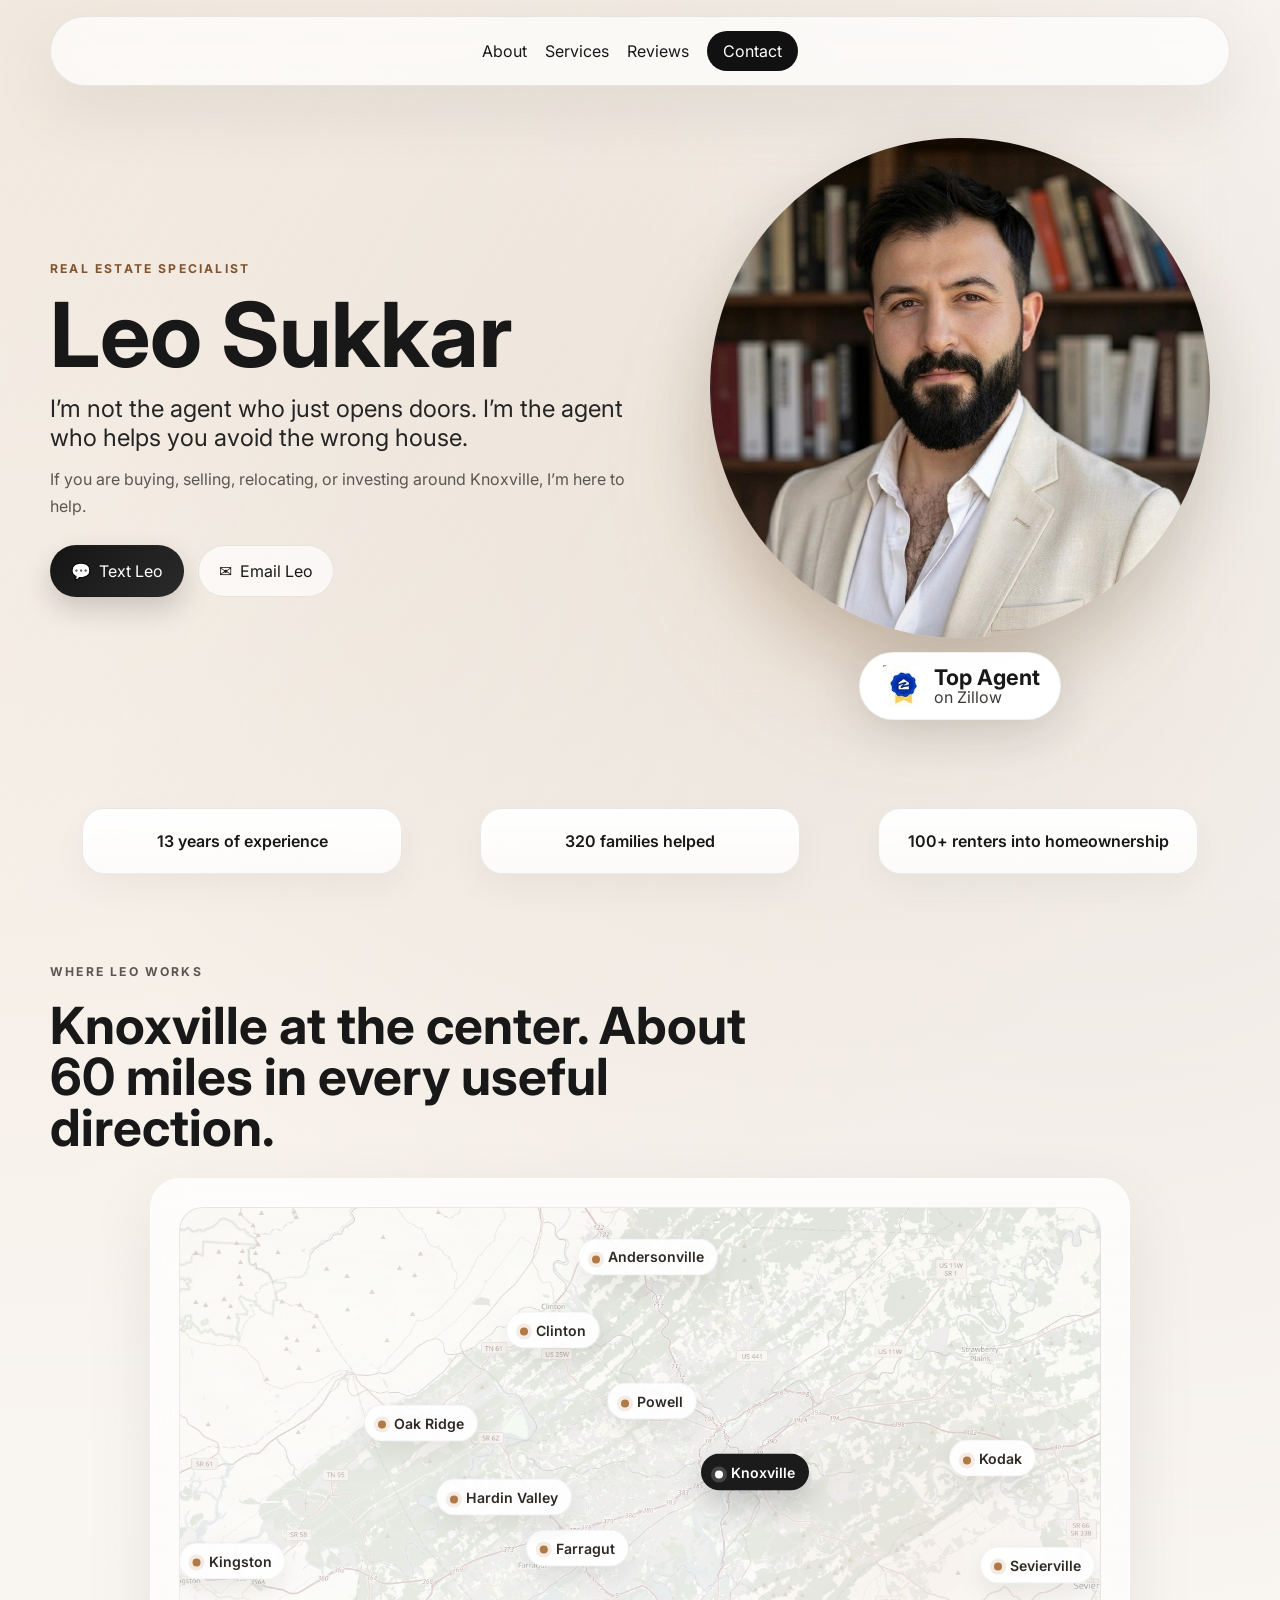
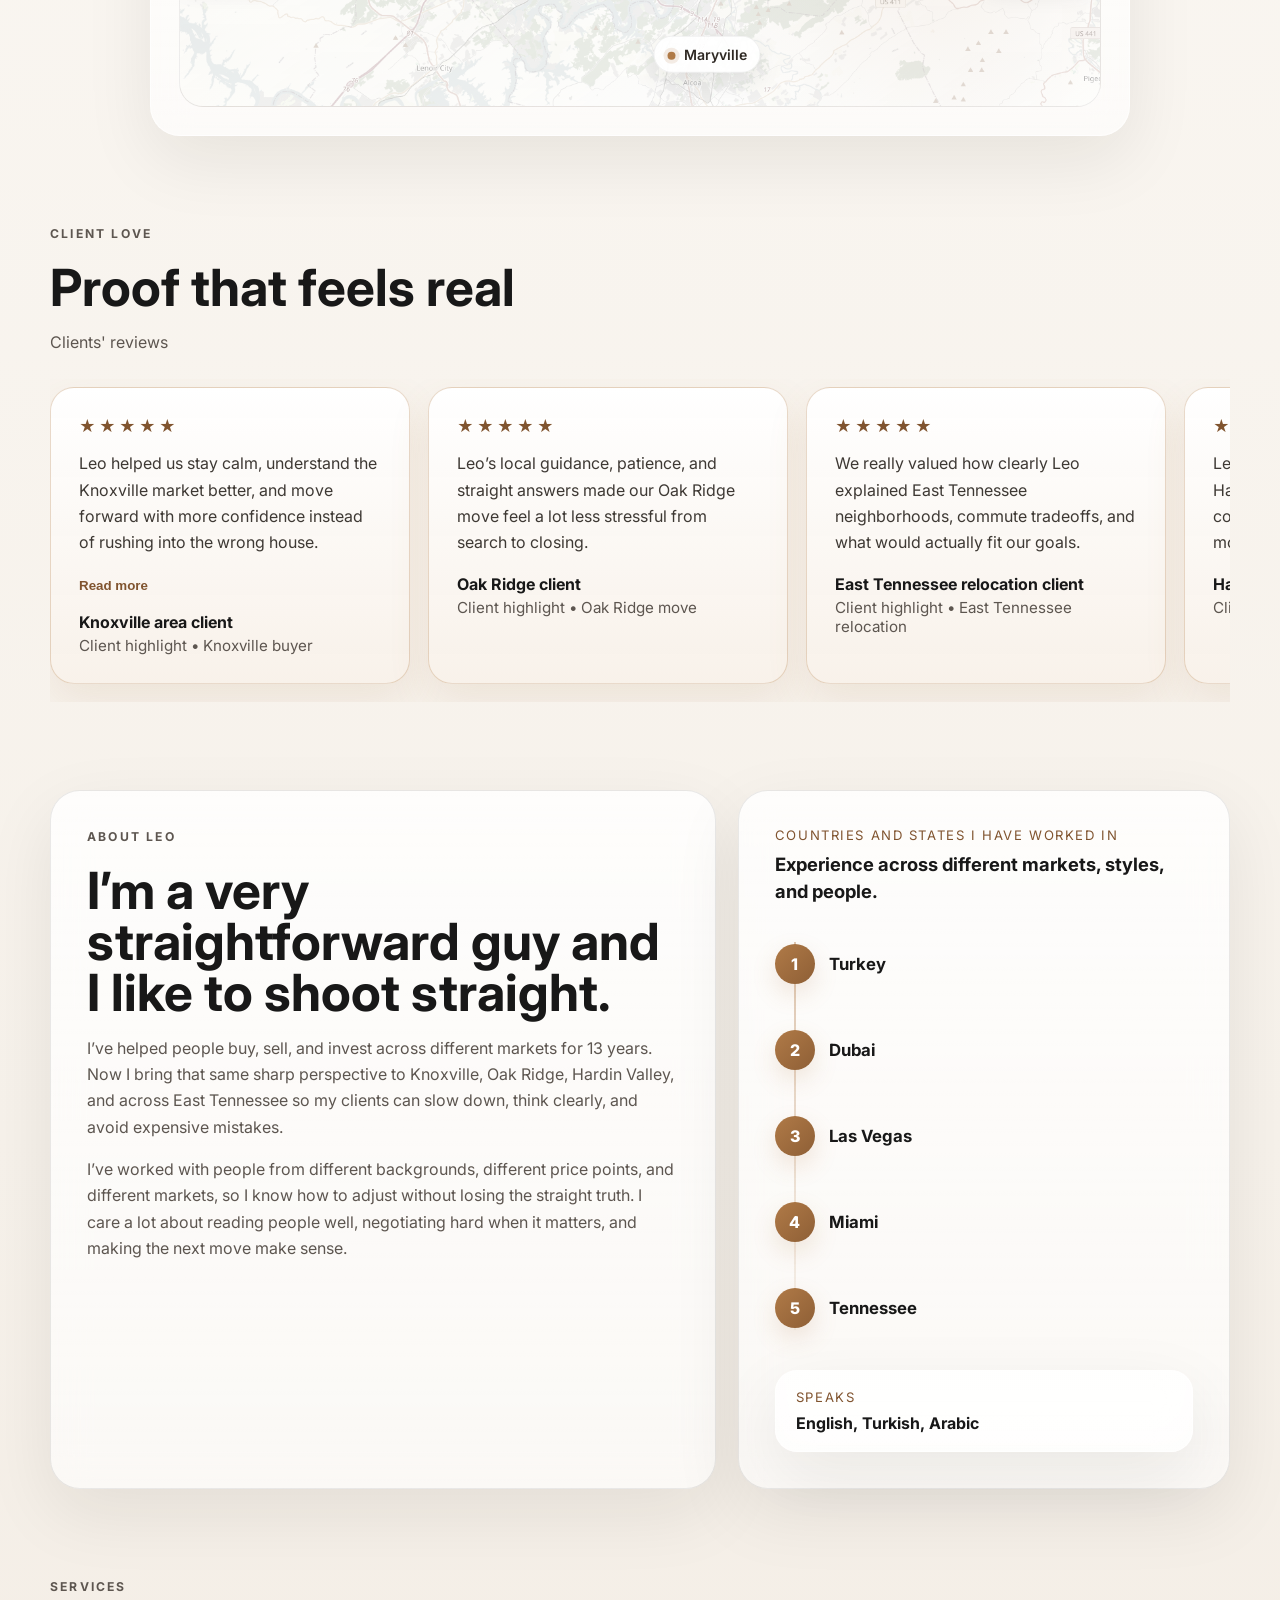
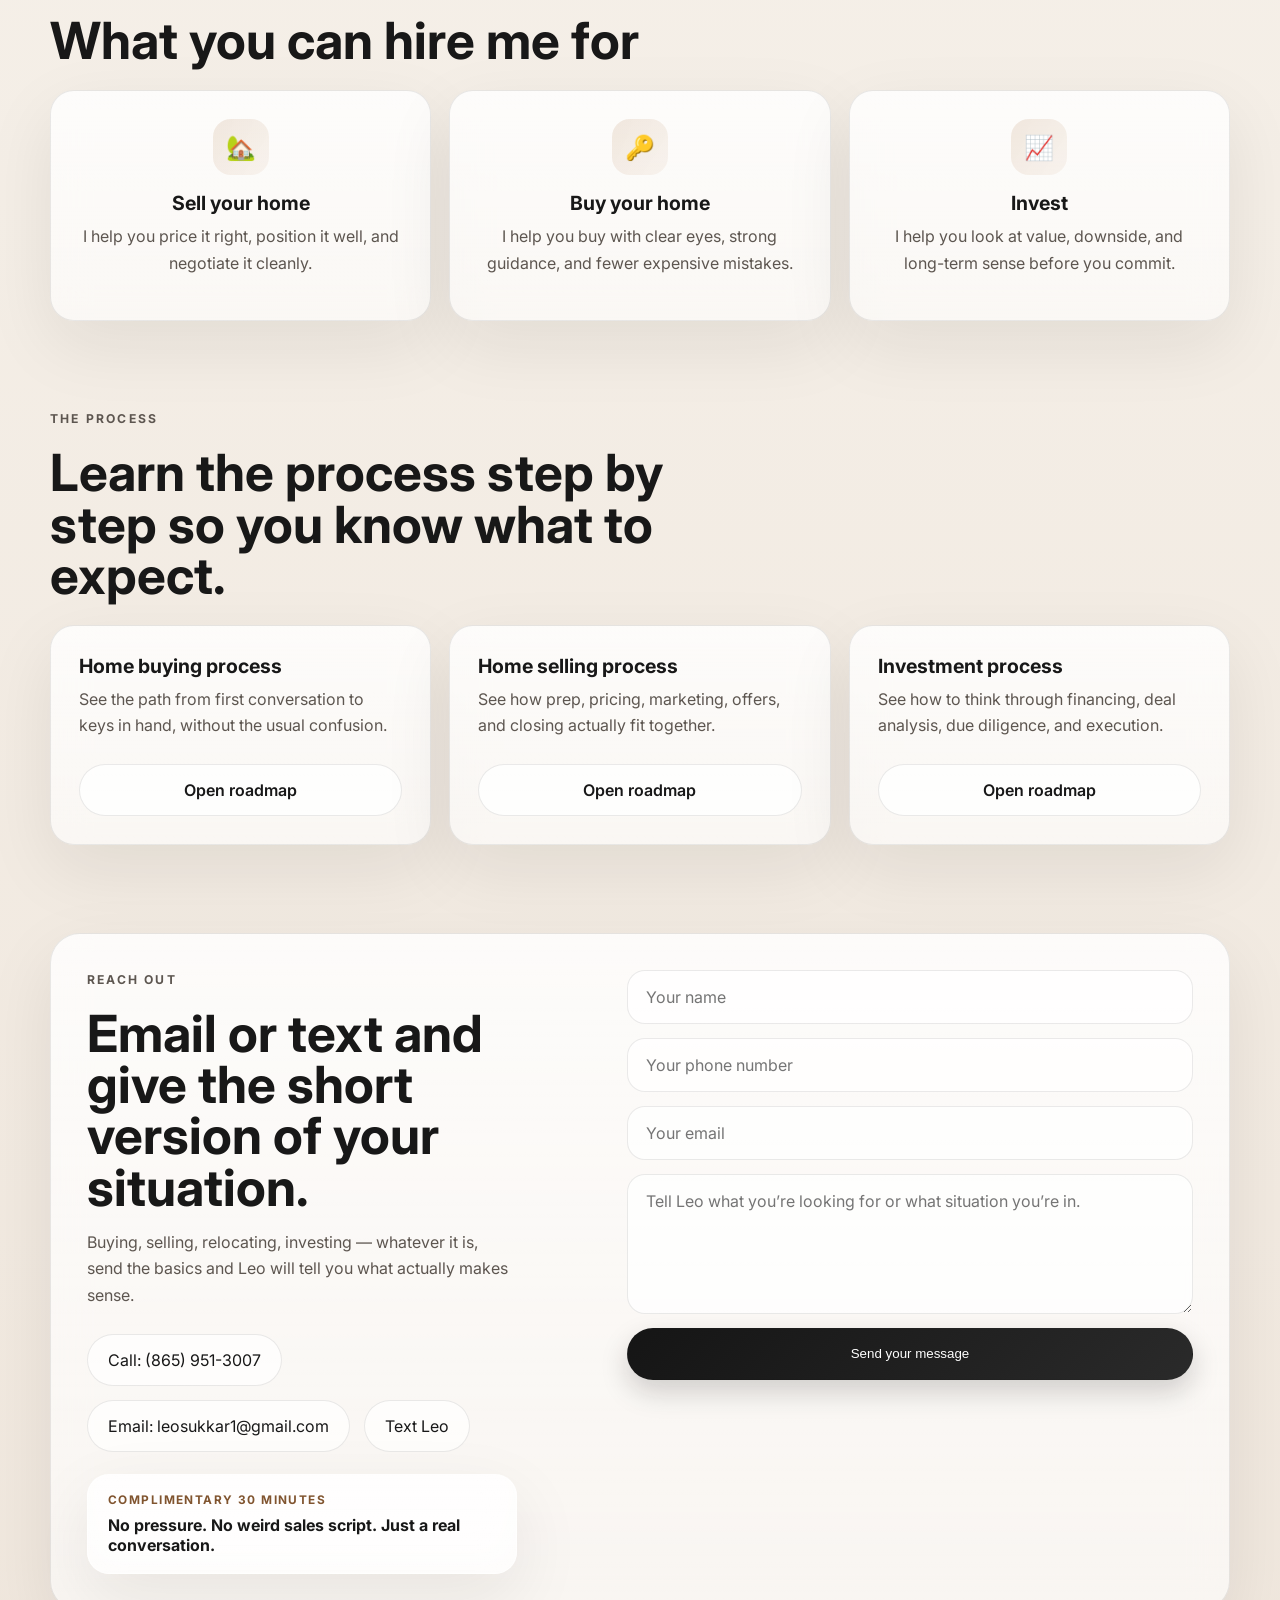
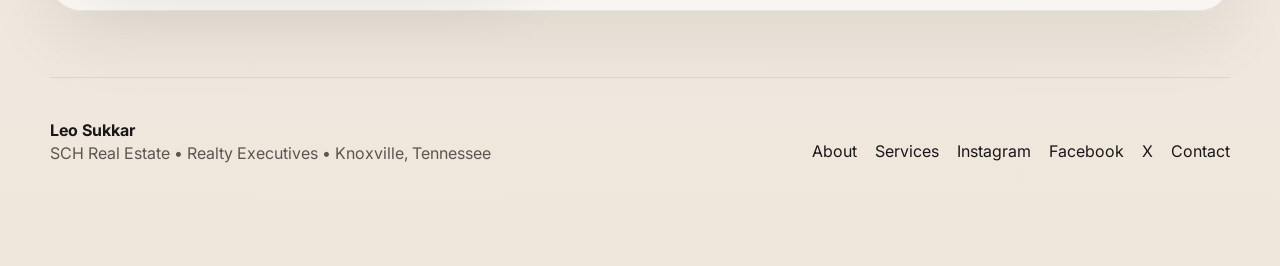
==== index.html @ 6d5146ef "Initial Leo Real Estate site" ====
<!DOCTYPE html>
<html lang="en">
  <head>
    <meta charset="UTF-8" />
    <meta name="viewport" content="width=device-width, initial-scale=1.0" />
    <title>Leo | Knoxville Real Estate</title>
    <meta
      name="description"
      content="Leo Sukkar helps Knoxville buyers, sellers, and relocators avoid bad moves and make smart ones."
    />
    <link rel="preconnect" href="https://fonts.googleapis.com" />
    <link rel="preconnect" href="https://fonts.gstatic.com" crossorigin />
    <link
      href="https://fonts.googleapis.com/css2?family=Inter:wght@400;500;600;700;800&display=swap"
      rel="stylesheet"
    />
    <link rel="stylesheet" href="./styles.css" />
  </head>
  <body>
    <div class="site-shell">
      <header class="topbar">
        <nav>
          <a href="#about">About</a>
          <a href="#services">Services</a>
          <a href="#reviews">Reviews</a>
          <a href="#contact" class="nav-cta">Contact</a>
        </nav>
      </header>

      <main>
        <section class="hero section">
          <div class="hero-copy reveal">
            <p class="eyebrow">Real Estate Specialist</p>
            <h1 id="hero-name"></h1>
            <p class="hero-line" id="hero-tagline"></p>
            <p class="hero-subcopy" id="hero-subcopy"></p>
            <div class="hero-actions">
              <a class="button button-primary" id="primary-cta" href="#contact"><span class="button-icon">💬</span><span id="primary-cta-label"></span></a>
              <a class="button button-secondary" id="secondary-cta" href="#contact"><span class="button-icon">✉️</span><span id="secondary-cta-label"></span></a>
            </div>
          </div>

          <div class="hero-visual reveal">
            <div class="portrait-card avatar-card tilt-card">
              <div class="portrait-glow"></div>
              <div class="avatar-circle-wrap">
                <img class="portrait-image avatar-image" src="./assets/leo-portrait.jpg" alt="Leo Sukkar portrait" />
              </div>
              <div class="zillow-badge" aria-label="Top Agent on Zillow badge">
                <img class="zillow-badge-icon" src="./assets/zillow-badge-icon-clean.png" alt="" />
                <div class="zillow-badge-copy">
                  <strong>Top Agent</strong>
                  <span>on Zillow</span>
                </div>
              </div>
            </div>
          </div>
        </section>

        <section class="trust-strip section reveal" aria-label="Trust points">
          <div class="trust-item" id="trust-1"></div>
          <div class="trust-item" id="trust-2"></div>
          <div class="trust-item" id="trust-3"></div>
        </section>

        <section class="section market-section">
          <div class="section-heading reveal">
            <p class="eyebrow">Where Leo works</p>
            <h2>Knoxville at the center. About 60 miles in every useful direction.</h2>
          </div>
          <div class="market-grid reveal">
            <div class="market-map-card glass-card">
              <div class="map-shell">
                <img class="map-image" src="./assets/knoxville-metro-map.png" alt="Knoxville metropolitan area map" />
                <div class="map-overlay"></div>
                <div class="map-point pin-left" style="left: 38.28%; top: 68.34%;">Farragut</div>
                <div class="map-point pin-right" style="left: 99.43%; top: 71.78%;">Sevierville</div>
                <div class="map-point pin-bottom" style="left: 57.33%; top: 93.9%;">Maryville</div>
                <div class="map-point pin-left" style="left: 0.57%; top: 70.98%;">Kingston</div>
                <div class="map-point" style="left: 26.21%; top: 43.19%;">Oak Ridge</div>
                <div class="map-point" style="left: 35.19%; top: 58.2%;">Hardin Valley</div>
                <div class="map-point map-point-knoxville" style="left: 62.47%; top: 53.18%;">Knoxville</div>
                <div class="map-point" style="left: 51.35%; top: 38.91%;">Powell</div>
                <div class="map-point pin-top" style="left: 50.83%; top: 5.98%;">Andersonville</div>
                <div class="map-point" style="left: 40.54%; top: 24.57%;">Clinton</div>
                <div class="map-point pin-right" style="left: 93.07%; top: 50.36%;">Kodak</div>
              </div>
            </div>
          </div>
        </section>

        <section id="reviews" class="section reviews-section">
          <div class="section-heading reveal">
            <p class="eyebrow">Client love</p>
            <h2>Proof that feels real</h2>
            <p>Clients' reviews</p>
          </div>
          <div class="reviews-scroller reveal" id="reviews-scroller">
            <div class="reviews-track" id="reviews-track"></div>
          </div>
          <div class="review-modal" id="review-modal" aria-hidden="true">
            <div class="review-modal-backdrop" data-close-review="true"></div>
            <div class="review-modal-card glass-card" role="dialog" aria-modal="true" aria-labelledby="review-modal-author">
              <button class="review-modal-close" id="review-modal-close" aria-label="Close full review">×</button>
              <div class="stars">★★★★★</div>
              <p class="review-modal-text" id="review-modal-text"></p>
              <footer>
                <strong id="review-modal-author"></strong>
                <span id="review-modal-meta"></span>
              </footer>
            </div>
          </div>
        </section>

        <section id="about" class="section about-grid">
          <div class="about-card reveal">
            <p class="eyebrow">About Leo</p>
            <h2 id="about-heading"></h2>
            <p id="about-copy-1"></p>
            <p id="about-copy-2"></p>
          </div>
          <div class="stats-card reveal tilt-card">
            <div class="places-header">
              <span class="stat-label">Countries and states I have worked in</span>
              <strong>Experience across different markets, styles, and people.</strong>
            </div>
            <div class="places-road" id="places-road"></div>
            <div class="languages-note glass-card">
              <span class="stat-label">Speaks</span>
              <strong id="languages-note"></strong>
            </div>
          </div>
        </section>

        <section id="services" class="section">
          <div class="section-heading reveal">
            <p class="eyebrow">Services</p>
            <h2>What you can hire me for</h2>
          </div>
          <div class="services-grid" id="services-grid"></div>
        </section>

        <section class="section process-section">
          <div class="section-heading reveal">
            <p class="eyebrow">The process</p>
            <h2>Learn the process step by step so you know what to expect.</h2>
          </div>
          <div class="process-grid" id="process-grid"></div>
        </section>

        <section id="contact" class="section cta-section reveal">
          <div class="cta-panel tilt-card">
            <div class="cta-copy">
              <p class="eyebrow">Reach out</p>
              <h2>Email or text and give the short version of your situation.</h2>
              <p>
                Buying, selling, relocating, investing — whatever it is, send the basics and Leo will tell you what actually makes sense.
              </p>
              <div class="contact-options">
                <a id="contact-phone" class="contact-pill" href="#"></a>
                <a id="contact-email" class="contact-pill" href="#"></a>
                <a id="contact-text" class="contact-pill" href="#"></a>
              </div>
              <div class="complimentary-card glass-card">
                <span class="complimentary-label">Complimentary 30 minutes</span>
                <strong>No pressure. No weird sales script. Just a real conversation.</strong>
              </div>
            </div>
            <form
              class="contact-form"
              action="https://formsubmit.co/leosukkar1@gmail.com"
              method="POST"
            >
              <input type="hidden" name="_subject" value="New website lead for Leo Sukkar" />
              <input type="hidden" name="_captcha" value="false" />
              <input type="hidden" name="_next" value="https://raghebsukar9-maker.github.io/thanks/" />
              <input type="text" name="name" placeholder="Your name" aria-label="Your name" required />
              <input type="tel" name="phone" placeholder="Your phone number" aria-label="Your phone number" required />
              <input type="email" name="email" placeholder="Your email" aria-label="Your email" required />
              <textarea name="message" placeholder="Tell Leo what you’re looking for or what situation you’re in." aria-label="Tell Leo what you’re looking for or what situation you’re in." required></textarea>
              <button type="submit" class="button button-primary">Send your message</button>
            </form>
          </div>
        </section>
      </main>

      <footer class="footer">
        <div>
          <strong id="footer-name"></strong>
          <p id="footer-brokerage"></p>
        </div>
        <div class="footer-links">
          <a href="#about">About</a>
          <a href="#services">Services</a>
          <a id="footer-instagram" href="#" target="_blank" rel="noreferrer">Instagram</a>
          <a id="footer-facebook" href="#" target="_blank" rel="noreferrer">Facebook</a>
          <a id="footer-x" href="#" target="_blank" rel="noreferrer">X</a>
          <a href="#contact">Contact</a>
        </div>
      </footer>
    </div>

    <script src="./content.js"></script>
    <script src="./script.js"></script>
  </body>
</html>
---- styles.css ----
:root {
  --bg: #f6f1ea;
  --panel: rgba(255, 255, 255, 0.74);
  --panel-strong: rgba(255, 255, 255, 0.92);
  --text: #181818;
  --muted: #5d5650;
  --line: rgba(24, 24, 24, 0.09);
  --accent: #b07a47;
  --accent-dark: #80542f;
  --shadow: 0 24px 70px rgba(27, 22, 15, 0.08);
  --radius: 30px;
}

* {
  box-sizing: border-box;
}

html {
  scroll-behavior: smooth;
}

body {
  margin: 0;
  font-family: 'Inter', system-ui, sans-serif;
  color: var(--text);
  background:
    radial-gradient(circle at top left, rgba(176, 122, 71, 0.18), transparent 28%),
    radial-gradient(circle at 85% 12%, rgba(120, 92, 62, 0.11), transparent 22%),
    linear-gradient(180deg, #fdfbf8 0%, var(--bg) 54%, #efe6dc 100%);
}

body::before {
  content: '';
  position: fixed;
  inset: 0;
  pointer-events: none;
  background: linear-gradient(120deg, rgba(255,255,255,0.18), transparent 45%, rgba(255,255,255,0.08));
}

.site-shell {
  width: min(1180px, calc(100% - 32px));
  margin: 0 auto;
  padding-bottom: 72px;
}

.glass-card {
  border: 1px solid rgba(255, 255, 255, 0.55);
  background: linear-gradient(180deg, rgba(255,255,255,0.78), rgba(255,255,255,0.62));
  backdrop-filter: blur(18px);
  box-shadow: var(--shadow);
}

.topbar {
  position: sticky;
  top: 12px;
  z-index: 20;
  margin: 16px 0 24px;
  padding: 14px 18px;
  border: 1px solid var(--line);
  border-radius: 999px;
  background: rgba(255, 255, 255, 0.7);
  backdrop-filter: blur(18px);
  display: flex;
  justify-content: center;
  align-items: center;
  box-shadow: var(--shadow);
}

.topbar nav {
  display: flex;
  gap: 18px;
  align-items: center;
}

.topbar a,
.footer a {
  color: var(--text);
  text-decoration: none;
}

.nav-cta {
  padding: 10px 16px;
  border-radius: 999px;
  background: #111;
  color: #fff !important;
}

.section {
  padding: 44px 0;
}

.hero {
  min-height: auto;
  display: grid;
  grid-template-columns: minmax(0, 1fr) minmax(400px, 540px);
  gap: 38px;
  align-items: center;
  padding-top: 28px;
}

.eyebrow {
  text-transform: uppercase;
  letter-spacing: 0.18em;
  font-size: 0.76rem;
  color: var(--accent-dark);
  font-weight: 700;
  margin-bottom: 18px;
}

h1,
h2,
h3,
p {
  margin-top: 0;
}

h1 {
  font-size: clamp(3.2rem, 7vw, 5.6rem);
  line-height: 0.92;
  margin-bottom: 18px;
}

h2 {
  font-size: clamp(2rem, 4vw, 3.2rem);
  line-height: 1;
  margin-bottom: 16px;
}

.hero-line {
  font-size: clamp(1.15rem, 2vw, 1.5rem);
  max-width: 580px;
  color: #252525;
  margin-bottom: 14px;
}

.hero-copy {
  max-width: 640px;
}

.hero-subcopy,
.section-heading p,
.about-card p,
.service-card p,
.process-card p,
.roadmap-step p,
.process-page-copy p,
.cta-panel p,
.review-card p,
.footer p {
  color: var(--muted);
  line-height: 1.65;
}

.hero-actions,
.contact-options {
  display: flex;
  gap: 14px;
  flex-wrap: wrap;
  margin-top: 26px;
}

.button,
.contact-pill {
  display: inline-flex;
  align-items: center;
  justify-content: center;
  min-height: 52px;
  padding: 0 20px;
  border-radius: 999px;
  text-decoration: none;
  border: 1px solid transparent;
  transition: transform 180ms ease, background 180ms ease, border-color 180ms ease;
}

.button-icon {
  margin-right: 8px;
  font-size: 1rem;
  line-height: 1;
}

.button:hover,
.contact-pill:hover {
  transform: translateY(-2px);
}

.button-primary {
  background: linear-gradient(135deg, #151515, #2a2a2a);
  color: white;
  box-shadow: 0 12px 28px rgba(17, 17, 17, 0.18);
}

.button-secondary,
.contact-pill {
  background: rgba(255,255,255,0.65);
  color: var(--text);
  border-color: var(--line);
}

.hero-visual {
  display: flex;
  justify-content: center;
}

.portrait-card,
.stats-card,
.review-card,
.service-card,
.process-card,
.cta-panel,
.about-card,
.why-card {
  border: 1px solid var(--line);
  background: linear-gradient(180deg, rgba(255,255,255,0.82), rgba(255,255,255,0.6));
  backdrop-filter: blur(18px);
  box-shadow: var(--shadow);
}

.portrait-card {
  position: relative;
  width: 100%;
  max-width: 540px;
  padding: 0;
  border-radius: 0;
  overflow: visible;
  display: flex;
  flex-direction: column;
  align-items: center;
}

.avatar-card {
  background: transparent;
  border: none;
  box-shadow: none;
}

.avatar-circle-wrap {
  position: relative;
  width: min(100%, 500px);
  aspect-ratio: 1 / 1;
  margin: 0 auto;
  border-radius: 50%;
  overflow: hidden;
  box-shadow: 0 26px 70px rgba(27, 22, 15, 0.16);
  z-index: 1;
}

.portrait-glow {
  position: absolute;
  inset: auto auto 8% 8%;
  width: 72%;
  height: 72%;
  background: rgba(176, 122, 71, 0.26);
  filter: blur(60px);
  border-radius: 50%;
  z-index: 0;
}

.portrait-image {
  width: 100%;
  height: 100%;
  object-fit: cover;
  object-position: center 22%;
  display: block;
}

.avatar-image {
  position: relative;
  z-index: 1;
  transform: scale(1.04);
}

.zillow-badge {
  position: relative;
  margin-top: 14px;
  display: inline-flex;
  align-items: center;
  gap: 12px;
  padding: 12px 20px;
  border-radius: 999px;
  background: rgba(255, 255, 255, 0.98);
  border: 1px solid rgba(24, 24, 24, 0.06);
  z-index: 2;
  filter: drop-shadow(0 12px 24px rgba(17, 17, 17, 0.14));
}

.zillow-badge-icon {
  width: 42px;
  height: 42px;
  object-fit: contain;
  display: block;
}

.zillow-badge-copy {
  display: flex;
  flex-direction: column;
  line-height: 1.05;
}

.zillow-badge-copy strong {
  font-size: 1.35rem;
}

.zillow-badge-copy span {
  font-size: 1rem;
  color: #3f3b37;
}

.portrait-placeholder {
  width: 100%;
  height: 100%;
  display: grid;
  place-items: center;
  text-align: center;
  color: #4b433d;
  font-weight: 700;
  font-size: 2rem;
}

.portrait-placeholder small {
  display: block;
  margin-top: 10px;
  font-size: 0.95rem;
  font-weight: 500;
  color: #6e645d;
}

.trust-strip {
  display: grid;
  grid-template-columns: repeat(3, minmax(220px, 1fr));
  gap: 14px;
  justify-content: center;
}

.trust-item {
  padding: 22px 18px;
  border-radius: 22px;
  border: 1px solid var(--line);
  background: linear-gradient(180deg, rgba(255,255,255,0.96), rgba(255,255,255,0.8));
  text-align: center;
  font-weight: 600;
  box-shadow: 0 14px 36px rgba(22, 18, 12, 0.04);
  justify-self: center;
  width: 100%;
  max-width: 320px;
}

.market-grid {
  display: block;
}

.market-map-card {
  border-radius: 30px;
  padding: 28px;
  max-width: 980px;
  margin: 0 auto;
}

.map-shell {
  position: relative;
  min-height: 500px;
  border-radius: 24px;
  overflow: hidden;
  background: linear-gradient(145deg, rgba(128, 84, 47, 0.08), rgba(255,255,255,0.65));
  border: 1px solid rgba(24, 24, 24, 0.07);
}

.map-image,
.map-overlay {
  position: absolute;
  inset: 0;
}

.map-image {
  width: 100%;
  height: 100%;
  object-fit: cover;
  filter: saturate(0.62) contrast(0.9) brightness(1.05);
  opacity: 0.58;
}

.map-overlay {
  background:
    linear-gradient(180deg, rgba(255,255,255,0.12), rgba(255,255,255,0.32)),
    radial-gradient(circle at 18% 20%, rgba(255,255,255,0.2), transparent 30%),
    radial-gradient(circle at 82% 72%, rgba(176, 122, 71, 0.1), transparent 28%);
}

.map-point {
  position: absolute;
  transform: translate(-50%, -50%);
  padding: 9px 13px;
  border-radius: 999px;
  background: rgba(255,255,255,0.92);
  box-shadow: 0 10px 24px rgba(29, 22, 16, 0.08);
  border: 1px solid rgba(24, 24, 24, 0.06);
  font-size: 0.88rem;
  font-weight: 600;
  color: #2f2924;
  z-index: 2;
  white-space: nowrap;
}

.map-point::before {
  content: '';
  display: inline-block;
  width: 8px;
  height: 8px;
  margin-right: 8px;
  border-radius: 50%;
  background: var(--accent);
  vertical-align: middle;
  box-shadow: 0 0 0 4px rgba(176, 122, 71, 0.14);
}

.map-point-knoxville {
  background: #1b1b1b;
  color: #fff;
  box-shadow: 0 12px 28px rgba(17, 17, 17, 0.2);
}

.map-point-knoxville::before {
  background: #fff;
  box-shadow: 0 0 0 4px rgba(255, 255, 255, 0.18);
}

.pin-left {
  transform: translate(-6%, -50%);
}

.pin-right {
  transform: translate(-100%, -50%);
}

.pin-top {
  transform: translate(-50%, 4%);
}

.pin-bottom {
  transform: translate(-50%, -106%);
}

.section-heading {
  max-width: 700px;
  margin-bottom: 24px;
}

.reviews-section {
  overflow: hidden;
}

.reviews-scroller {
  overflow-x: auto;
  padding: 8px 8px 18px;
  cursor: grab;
  scrollbar-width: thin;
  scrollbar-color: rgba(128, 84, 47, 0.35) transparent;
  -webkit-overflow-scrolling: touch;
  scroll-snap-type: x proximity;
  touch-action: pan-x;
}

.reviews-scroller.is-dragging {
  cursor: grabbing;
  user-select: none;
}

.reviews-scroller::-webkit-scrollbar {
  height: 10px;
}

.reviews-scroller::-webkit-scrollbar-track {
  background: transparent;
}

.reviews-scroller::-webkit-scrollbar-thumb {
  background: rgba(128, 84, 47, 0.3);
  border-radius: 999px;
}

.reviews-track {
  display: flex;
  gap: 18px;
  width: max-content;
  padding-right: 8px;
}

.review-card {
  width: min(360px, calc(100vw - 56px));
  padding: 28px;
  border-radius: 24px;
  flex: 0 0 auto;
  scroll-snap-align: start;
}

.review-card-highlight {
  background: linear-gradient(180deg, rgba(255,255,255,0.98), rgba(248,241,233,0.96));
  border: 1px solid rgba(176, 122, 71, 0.28);
  box-shadow: 0 18px 40px rgba(176, 122, 71, 0.12);
}

.review-card p {
  color: #3e3934;
}

.review-quote.is-truncated {
  display: -webkit-box;
  -webkit-line-clamp: 4;
  -webkit-box-orient: vertical;
  overflow: hidden;
}

.review-read-more {
  border: none;
  background: transparent;
  padding: 0;
  margin-top: 6px;
  color: var(--accent-dark);
  font-weight: 700;
  cursor: pointer;
}

.stars {
  letter-spacing: 0.18em;
  color: var(--accent-dark);
  margin-bottom: 14px;
}

.review-card footer {
  display: flex;
  flex-direction: column;
  gap: 4px;
  margin-top: 18px;
}

.review-card span {
  color: var(--muted);
  font-size: 0.95rem;
}

.review-modal {
  position: fixed;
  inset: 0;
  display: none;
  align-items: center;
  justify-content: center;
  padding: 20px;
  z-index: 40;
}

.review-modal.open {
  display: flex;
}

.review-modal-backdrop {
  position: absolute;
  inset: 0;
  background: rgba(16, 14, 12, 0.45);
  backdrop-filter: blur(10px);
}

.review-modal-card {
  position: relative;
  width: min(620px, calc(100vw - 32px));
  padding: 34px;
  border-radius: 28px;
  z-index: 1;
}

.review-modal-close {
  position: absolute;
  top: 16px;
  right: 16px;
  width: 40px;
  height: 40px;
  border: none;
  border-radius: 50%;
  background: rgba(17, 17, 17, 0.08);
  font-size: 1.6rem;
  cursor: pointer;
}

.review-modal-text {
  font-size: 1.08rem;
  line-height: 1.75;
  color: #312c28;
}

body.modal-open {
  overflow: hidden;
}

.about-grid {
  display: grid;
  grid-template-columns: 1.15fr 0.85fr;
  gap: 22px;
}

.about-card,
.stats-card,
.cta-panel {
  padding: 36px;
  border-radius: var(--radius);
}

.stats-card {
  display: grid;
  gap: 18px;
  align-content: center;
}

.stat-label {
  display: block;
  font-size: 0.82rem;
  text-transform: uppercase;
  letter-spacing: 0.12em;
  color: var(--accent-dark);
  margin-bottom: 8px;
}

.places-header strong {
  font-size: 1.15rem;
  line-height: 1.45;
}

.places-road {
  position: relative;
  display: grid;
  gap: 14px;
  margin-top: 6px;
}

.places-road::before {
  content: '';
  position: absolute;
  left: 19px;
  top: 14px;
  bottom: 14px;
  width: 2px;
  background: linear-gradient(180deg, rgba(176, 122, 71, 0.42), rgba(176, 122, 71, 0.08));
}

.place-stop {
  position: relative;
  display: flex;
  align-items: center;
  gap: 14px;
  padding: 16px 18px 16px 0;
}

.place-pin {
  position: relative;
  z-index: 1;
  display: inline-flex;
  align-items: center;
  justify-content: center;
  width: 40px;
  height: 40px;
  border-radius: 50%;
  background: linear-gradient(135deg, #b07a47, #8e5f36);
  color: #fff;
  font-weight: 800;
  box-shadow: 0 10px 24px rgba(176, 122, 71, 0.18);
  flex: none;
}

.place-stop strong {
  font-size: 1.05rem;
}

.languages-note {
  padding: 18px 20px;
  border-radius: 22px;
  margin-top: 8px;
}

.services-grid,
.process-grid {
  display: grid;
  grid-template-columns: repeat(3, 1fr);
  gap: 18px;
}

.service-card,
.process-card {
  padding: 28px;
  border-radius: 24px;
}

.service-card {
  min-height: 188px;
  text-align: center;
}

.service-icon {
  display: inline-flex;
  align-items: center;
  justify-content: center;
  width: 56px;
  height: 56px;
  margin-bottom: 16px;
  border-radius: 18px;
  background: linear-gradient(135deg, rgba(176, 122, 71, 0.16), rgba(176, 122, 71, 0.06));
  font-size: 1.5rem;
}

.service-card h3 {
  font-size: 1.22rem;
}

.service-card h3,
.process-card h3 {
  margin-bottom: 8px;
}

.process-card {
  display: flex;
  flex-direction: column;
  min-height: 220px;
}

.process-card h3 {
  font-size: 1.22rem;
}

.process-link,
.process-tab {
  display: inline-flex;
  align-items: center;
  justify-content: center;
  min-height: 52px;
  padding: 0 20px;
  border-radius: 999px;
  text-decoration: none;
  border: 1px solid var(--line);
  background: rgba(255, 255, 255, 0.78);
  color: var(--text);
  transition: transform 180ms ease, background 180ms ease, border-color 180ms ease, color 180ms ease;
}

.process-link {
  margin-top: auto;
  font-weight: 600;
}

.process-tab-group-page {
  margin: 0 0 18px;
}

.process-link:hover,
.process-tab:hover,
.process-tab.active {
  transform: translateY(-2px);
  background: linear-gradient(135deg, #151515, #2a2a2a);
  color: #fff;
  border-color: transparent;
}

.roadmap-panel {
  padding: 30px;
  border-radius: 28px;
  border: 1px solid var(--line);
  background: linear-gradient(180deg, rgba(255,255,255,0.82), rgba(255,255,255,0.6));
  backdrop-filter: blur(18px);
  box-shadow: var(--shadow);
}

.process-tab-group {
  display: flex;
  flex-wrap: wrap;
  gap: 12px;
  margin-top: 22px;
}

.roadmap-timeline {
  display: grid;
  gap: 18px;
  margin-top: 24px;
}

.roadmap-step {
  position: relative;
  display: grid;
  grid-template-columns: 82px minmax(0, 1fr);
  gap: 18px;
  align-items: start;
  padding: 12px 0;
}

.roadmap-step:last-child .roadmap-rail::after {
  display: none;
}

.roadmap-rail {
  position: relative;
  display: flex;
  justify-content: center;
}

.roadmap-rail::after {
  content: '';
  position: absolute;
  top: 62px;
  bottom: -30px;
  width: 6px;
  border-radius: 999px;
  background: linear-gradient(180deg, rgba(176, 122, 71, 0.22), rgba(176, 122, 71, 0.06));
}

.roadmap-step-copy {
  padding: 22px 24px;
  border-radius: 24px;
  border: 1px solid var(--line);
  background: rgba(255,255,255,0.74);
  box-shadow: 0 16px 38px rgba(27, 22, 15, 0.06);
}

.roadmap-step h3 {
  margin-bottom: 10px;
  font-size: 1.08rem;
}

.roadmap-step-number {
  display: inline-flex;
  align-items: center;
  justify-content: center;
  width: 54px;
  height: 54px;
  border-radius: 999px;
  background: linear-gradient(135deg, #b07a47, #8e5f36);
  color: #fff;
  font-weight: 800;
  box-shadow: 0 14px 30px rgba(176, 122, 71, 0.2);
}

.back-link {
  display: inline-flex;
  align-items: center;
  gap: 8px;
  margin-bottom: 18px;
  color: var(--text);
  text-decoration: none;
  font-weight: 600;
}

.contact-form {
  display: grid;
  gap: 14px;
}

.cta-panel {
  display: grid;
  grid-template-columns: 0.95fr 1.05fr;
  gap: 28px;
  align-items: start;
}

.cta-copy {
  max-width: 430px;
}

.complimentary-card {
  margin-top: 22px;
  padding: 18px 20px;
  border-radius: 22px;
}

.complimentary-label {
  display: block;
  margin-bottom: 8px;
  text-transform: uppercase;
  letter-spacing: 0.12em;
  font-size: 0.74rem;
  font-weight: 700;
  color: var(--accent-dark);
}

.contact-form input,
.contact-form textarea {
  width: 100%;
  border: 1px solid var(--line);
  border-radius: 18px;
  background: rgba(255,255,255,0.72);
  padding: 16px 18px;
  font: inherit;
  color: var(--text);
}

.contact-form textarea {
  min-height: 140px;
  resize: vertical;
}

.footer {
  padding: 42px 0 12px;
  display: flex;
  justify-content: space-between;
  gap: 18px;
  align-items: center;
  border-top: 1px solid rgba(24, 24, 24, 0.08);
  margin-top: 22px;
}

.footer-links {
  display: flex;
  gap: 18px;
  flex-wrap: wrap;
}

.reveal {
  opacity: 1;
  transform: translateY(0);
}

.tilt-card {
  transition: transform 220ms ease, box-shadow 220ms ease;
  transform-style: preserve-3d;
}

@keyframes drift {
  from {
    transform: translateX(0);
  }
  to {
    transform: translateX(-50%);
  }
}

@media (max-width: 980px) {
  .hero,
  .about-grid,
  .services-grid,
  .process-grid,
  .trust-strip {
    grid-template-columns: 1fr;
  }

  .market-grid {
    grid-template-columns: 1fr;
  }

  .cta-panel {
    grid-template-columns: 1fr;
  }

  .topbar {
    position: static;
    border-radius: 24px;
    padding: 14px 16px;
    flex-direction: column;
    gap: 10px;
  }

  .topbar nav {
    flex-wrap: wrap;
    justify-content: center;
  }

  .hero {
    padding-top: 8px;
  }

  .hero-copy {
    max-width: none;
  }

  .hero-visual {
    order: -1;
  }

  .portrait-card {
    margin: 0 auto;
  }

  .hero {
    grid-template-columns: 1fr;
  }

  .map-shell {
    min-height: 360px;
  }
}

@media (max-width: 640px) {
  .site-shell {
    width: min(100% - 20px, 1180px);
  }

  .section {
    padding: 30px 0;
  }

  h1 {
    font-size: 2.7rem;
    line-height: 1.02;
    margin-bottom: 12px;
  }

  .hero-line {
    font-size: 1.08rem;
  }

  .hero-subcopy {
    font-size: 0.98rem;
  }

  .topbar nav {
    gap: 12px;
    font-size: 0.95rem;
  }

  .about-card,
  .stats-card,
  .cta-panel,
  .service-card,
  .process-card,
  .roadmap-panel,
  .roadmap-step-copy,
  .review-card {
    padding: 22px;
  }

  .roadmap-step {
    grid-template-columns: 64px minmax(0, 1fr);
    gap: 14px;
  }

  .roadmap-rail::after {
    top: 60px;
    bottom: -26px;
  }

  .hero-note {
    padding: 16px;
  }

  .map-point,
  .map-arrow {
    font-size: 0.82rem;
    padding: 8px 12px;
  }

  .point-top { top: 15%; left: 41%; }
  .point-right { top: 44%; right: 5%; }
  .point-bottom { bottom: 12%; left: 39%; }
  .point-left { top: 50%; left: 4%; }

  .proof-pill,
  .contact-pill,
  .button,
  .process-link,
  .process-tab {
    width: 100%;
  }

  .hero-actions {
    gap: 10px;
  }

  .portrait-card {
    max-width: 360px;
  }

  .avatar-circle-wrap {
    width: min(100%, 330px);
  }

  .zillow-badge {
    margin-top: 10px;
    padding: 10px 16px;
    gap: 10px;
  }

  .zillow-badge-icon {
    width: 36px;
    height: 36px;
  }

  .zillow-badge-copy strong {
    font-size: 1.12rem;
  }

  .zillow-badge-copy span {
    font-size: 0.9rem;
  }

  .footer {
    flex-direction: column;
    align-items: flex-start;
  }
}
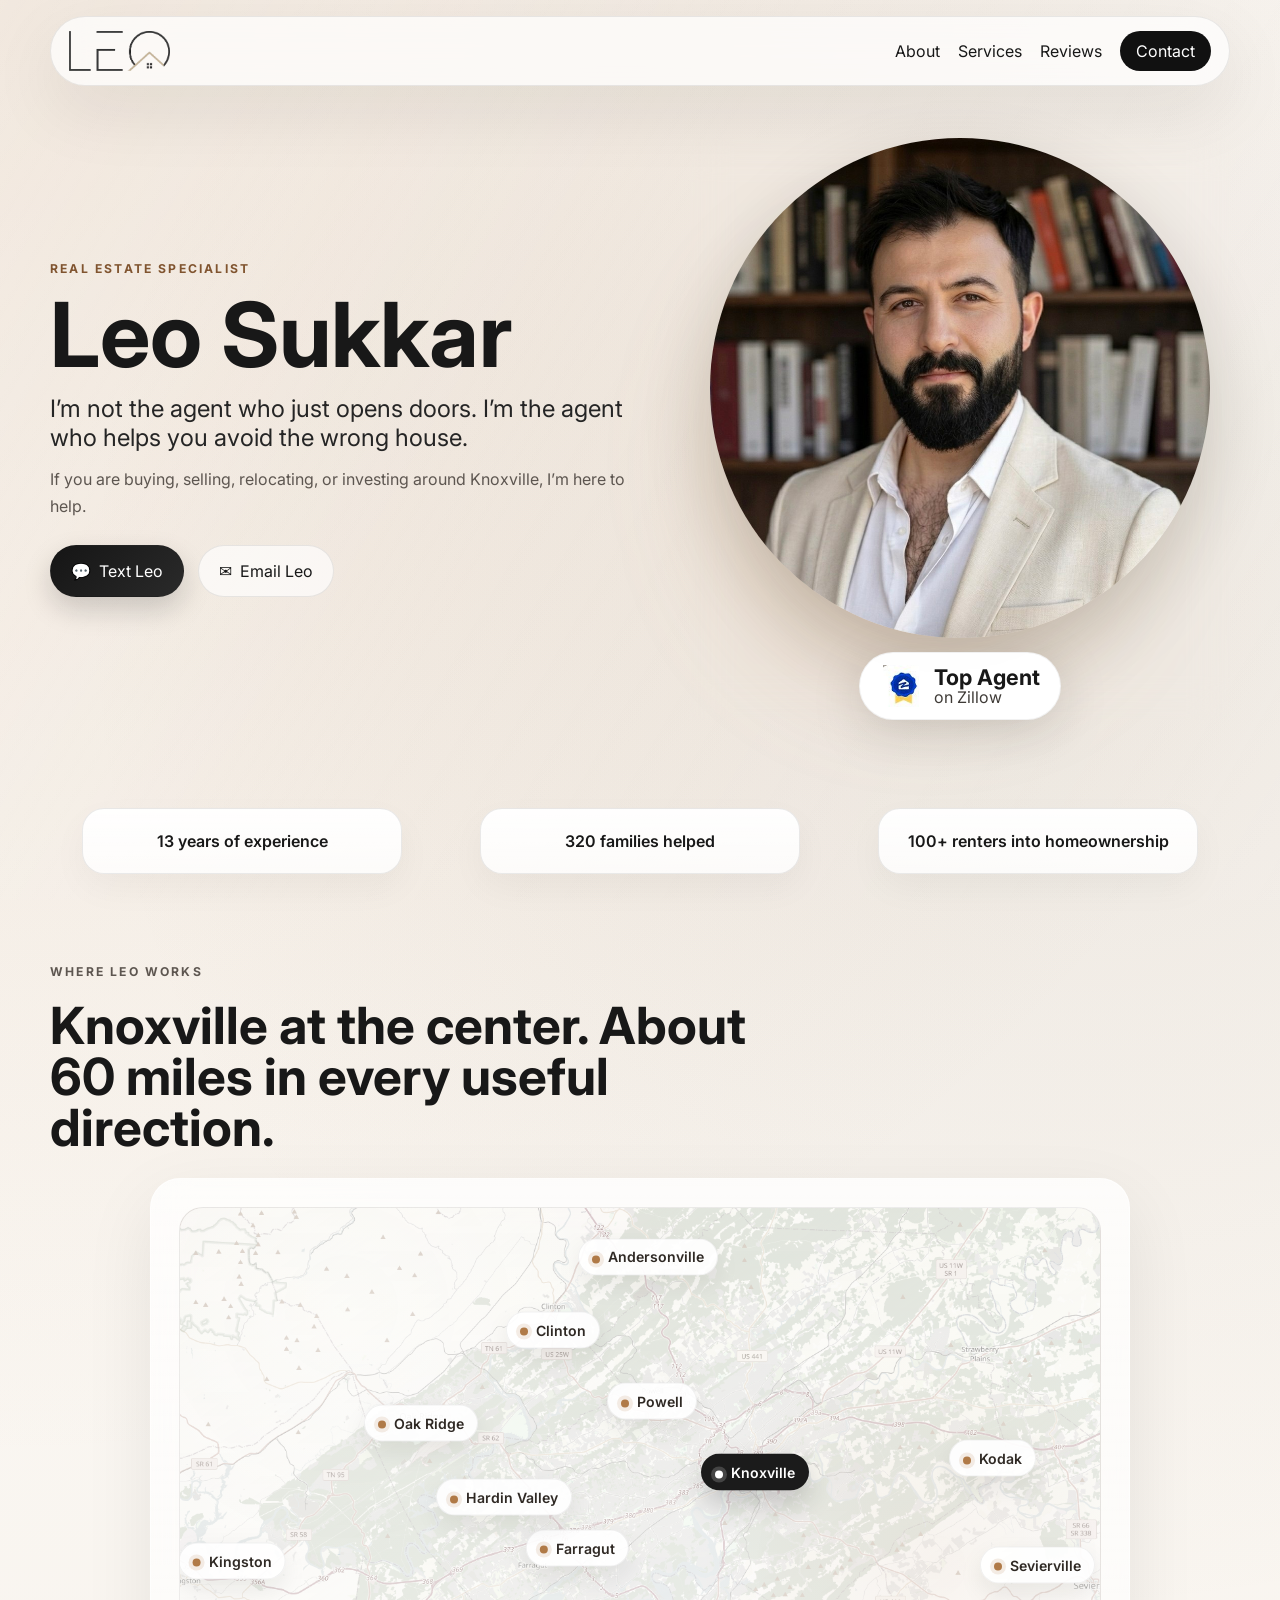
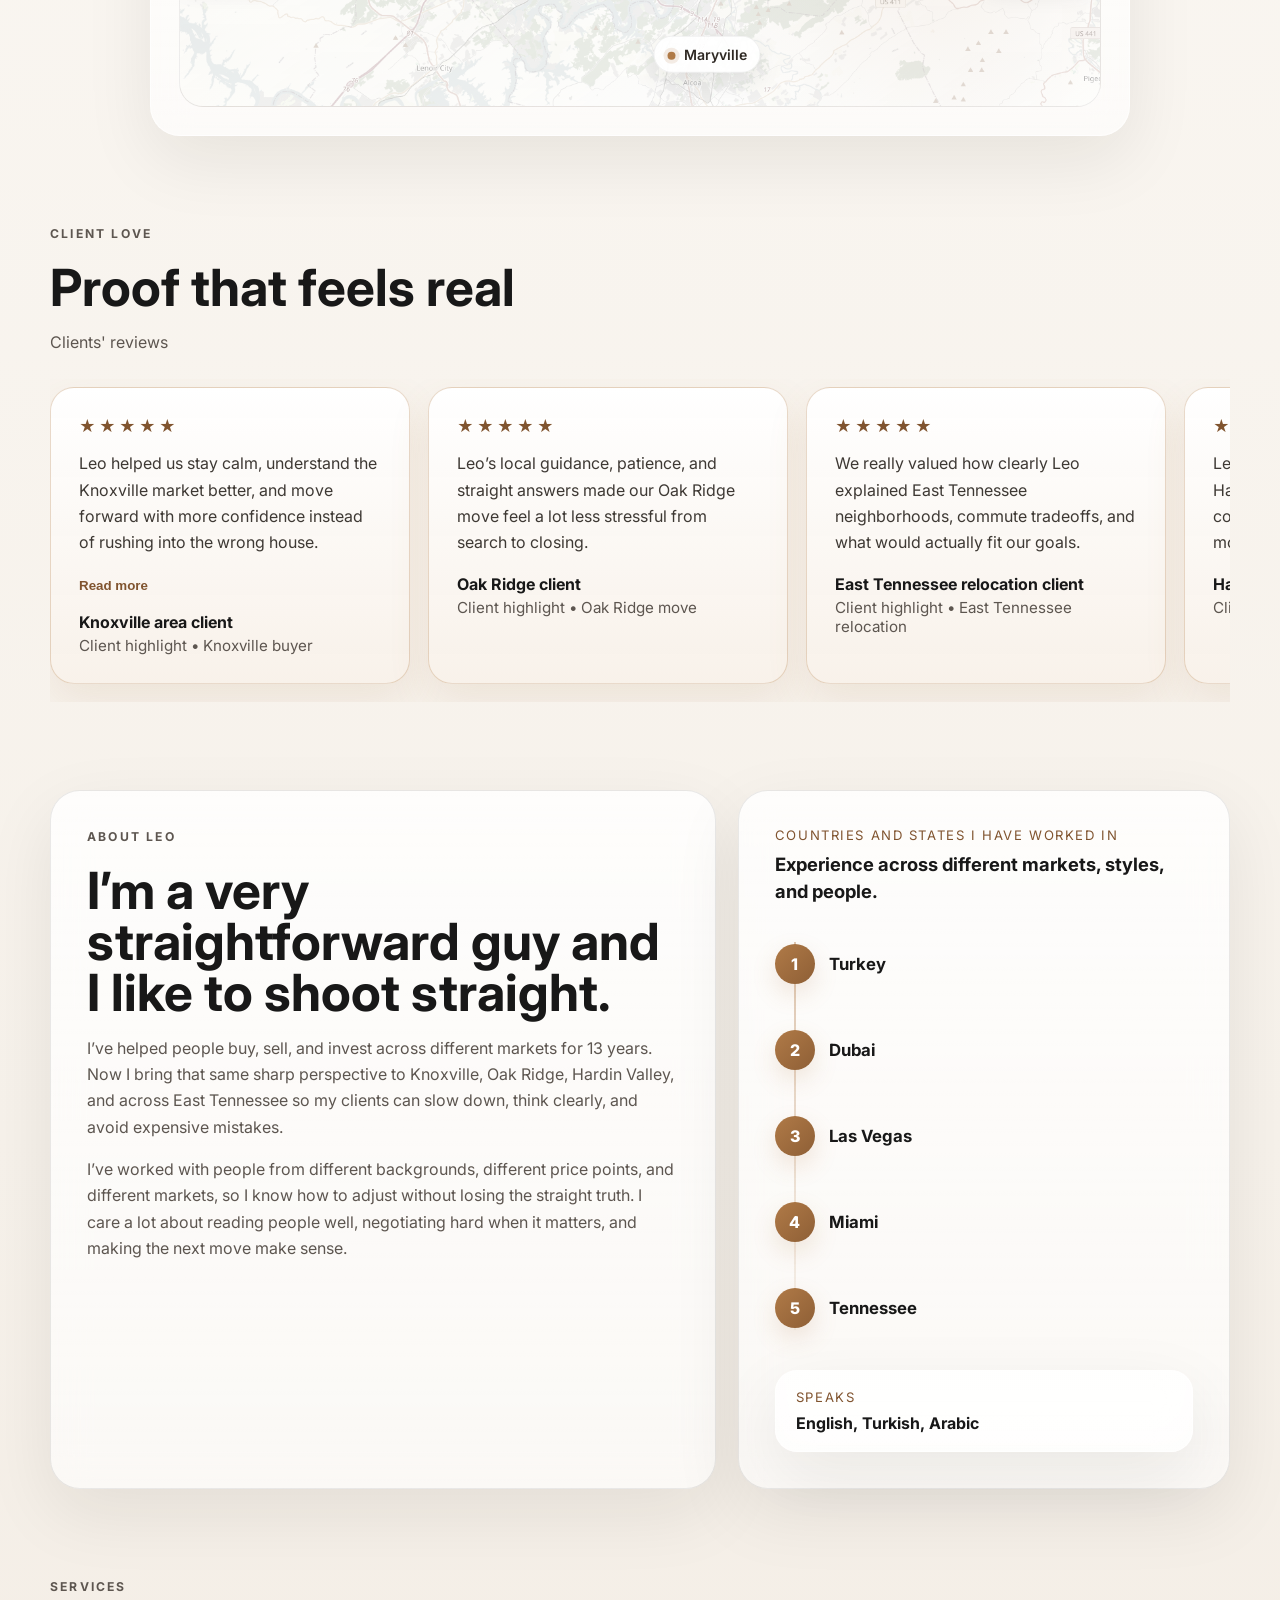
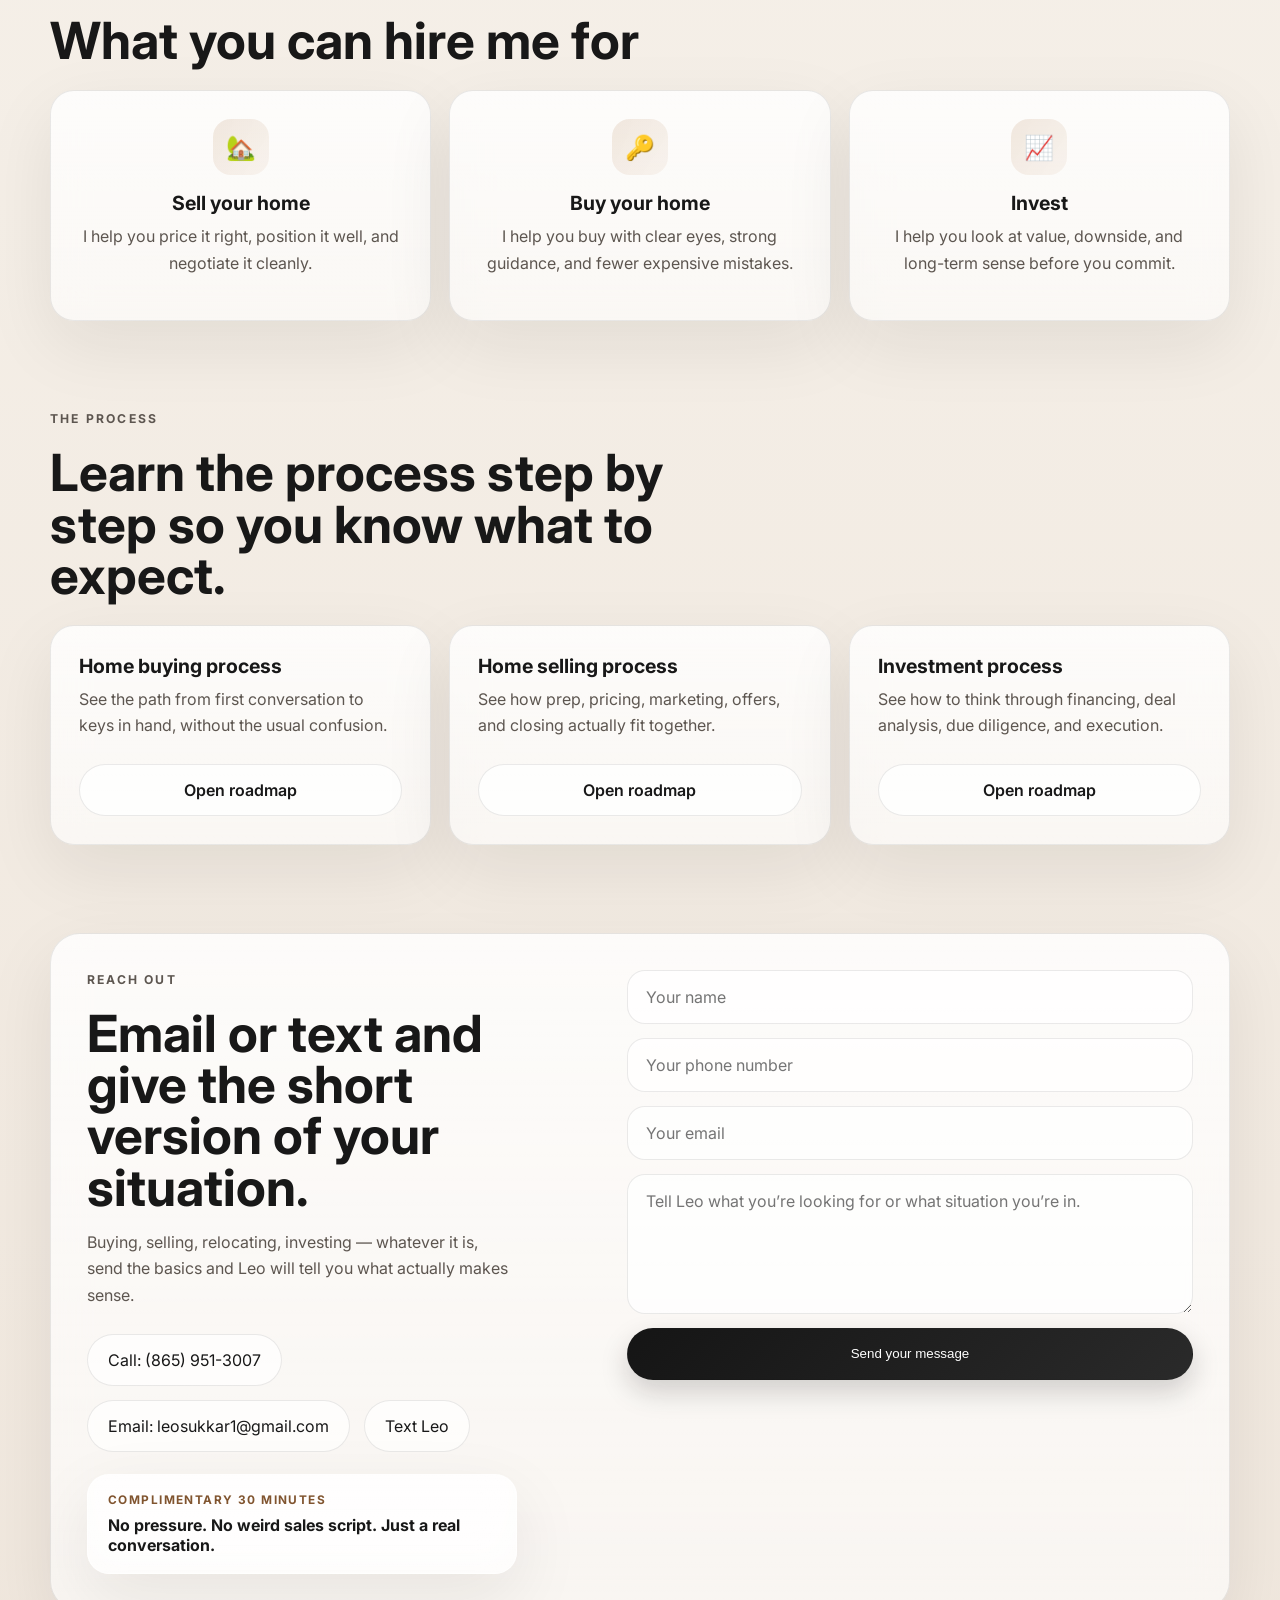
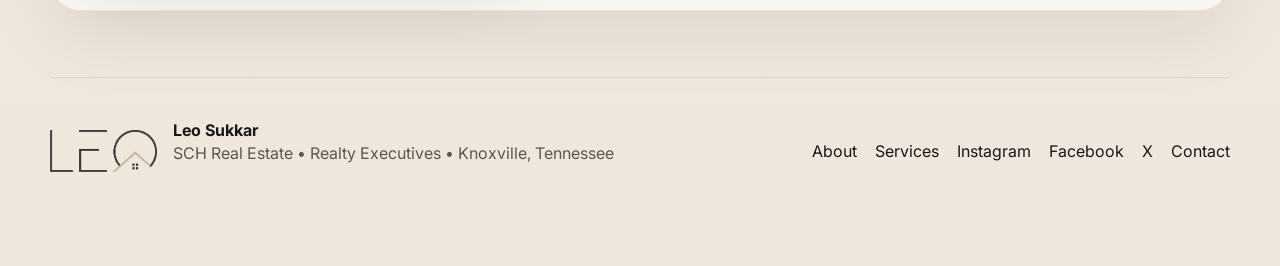
==== commit 73a5c915: "Add transparent Leo logo to header and footer" ====
--- a/index.html
+++ b/index.html
@@ -8,6 +8,10 @@
       name="description"
       content="Leo Sukkar helps Knoxville buyers, sellers, and relocators avoid bad moves and make smart ones."
     />
+    <link rel="icon" type="image/png" sizes="32x32" href="./assets/favicon-32x32.png" />
+    <link rel="icon" type="image/png" sizes="16x16" href="./assets/favicon-16x16.png" />
+    <link rel="apple-touch-icon" sizes="180x180" href="./assets/apple-touch-icon.png" />
+    <link rel="shortcut icon" href="./assets/favicon.png" />
     <link rel="preconnect" href="https://fonts.googleapis.com" />
     <link rel="preconnect" href="https://fonts.gstatic.com" crossorigin />
     <link
@@ -19,6 +23,9 @@
   <body>
     <div class="site-shell">
       <header class="topbar">
+        <a href="#top" class="brand-mark" aria-label="Leo Real Estate home">
+          <img src="./assets/leo-logo-transparent.png" alt="Leo Real Estate logo" />
+        </a>
         <nav>
           <a href="#about">About</a>
           <a href="#services">Services</a>
@@ -185,9 +192,12 @@
       </main>
 
       <footer class="footer">
-        <div>
-          <strong id="footer-name"></strong>
-          <p id="footer-brokerage"></p>
+        <div class="footer-brand">
+          <img class="footer-logo" src="./assets/leo-logo-transparent.png" alt="Leo Real Estate logo" />
+          <div>
+            <strong id="footer-name"></strong>
+            <p id="footer-brokerage"></p>
+          </div>
         </div>
         <div class="footer-links">
           <a href="#about">About</a>
--- a/styles.css
+++ b/styles.css
@@ -61,8 +61,9 @@
   background: rgba(255, 255, 255, 0.7);
   backdrop-filter: blur(18px);
   display: flex;
-  justify-content: center;
-  align-items: center;
+  justify-content: space-between;
+  align-items: center;
+  gap: 18px;
   box-shadow: var(--shadow);
 }
 
@@ -70,6 +71,18 @@
   display: flex;
   gap: 18px;
   align-items: center;
+}
+
+.brand-mark {
+  display: inline-flex;
+  align-items: center;
+  flex: 0 0 auto;
+}
+
+.brand-mark img {
+  display: block;
+  height: 40px;
+  width: auto;
 }
 
 .topbar a,
@@ -900,6 +913,18 @@
   margin-top: 22px;
 }
 
+.footer-brand {
+  display: flex;
+  align-items: center;
+  gap: 16px;
+}
+
+.footer-logo {
+  display: block;
+  height: 42px;
+  width: auto;
+}
+
 .footer-links {
   display: flex;
   gap: 18px;
